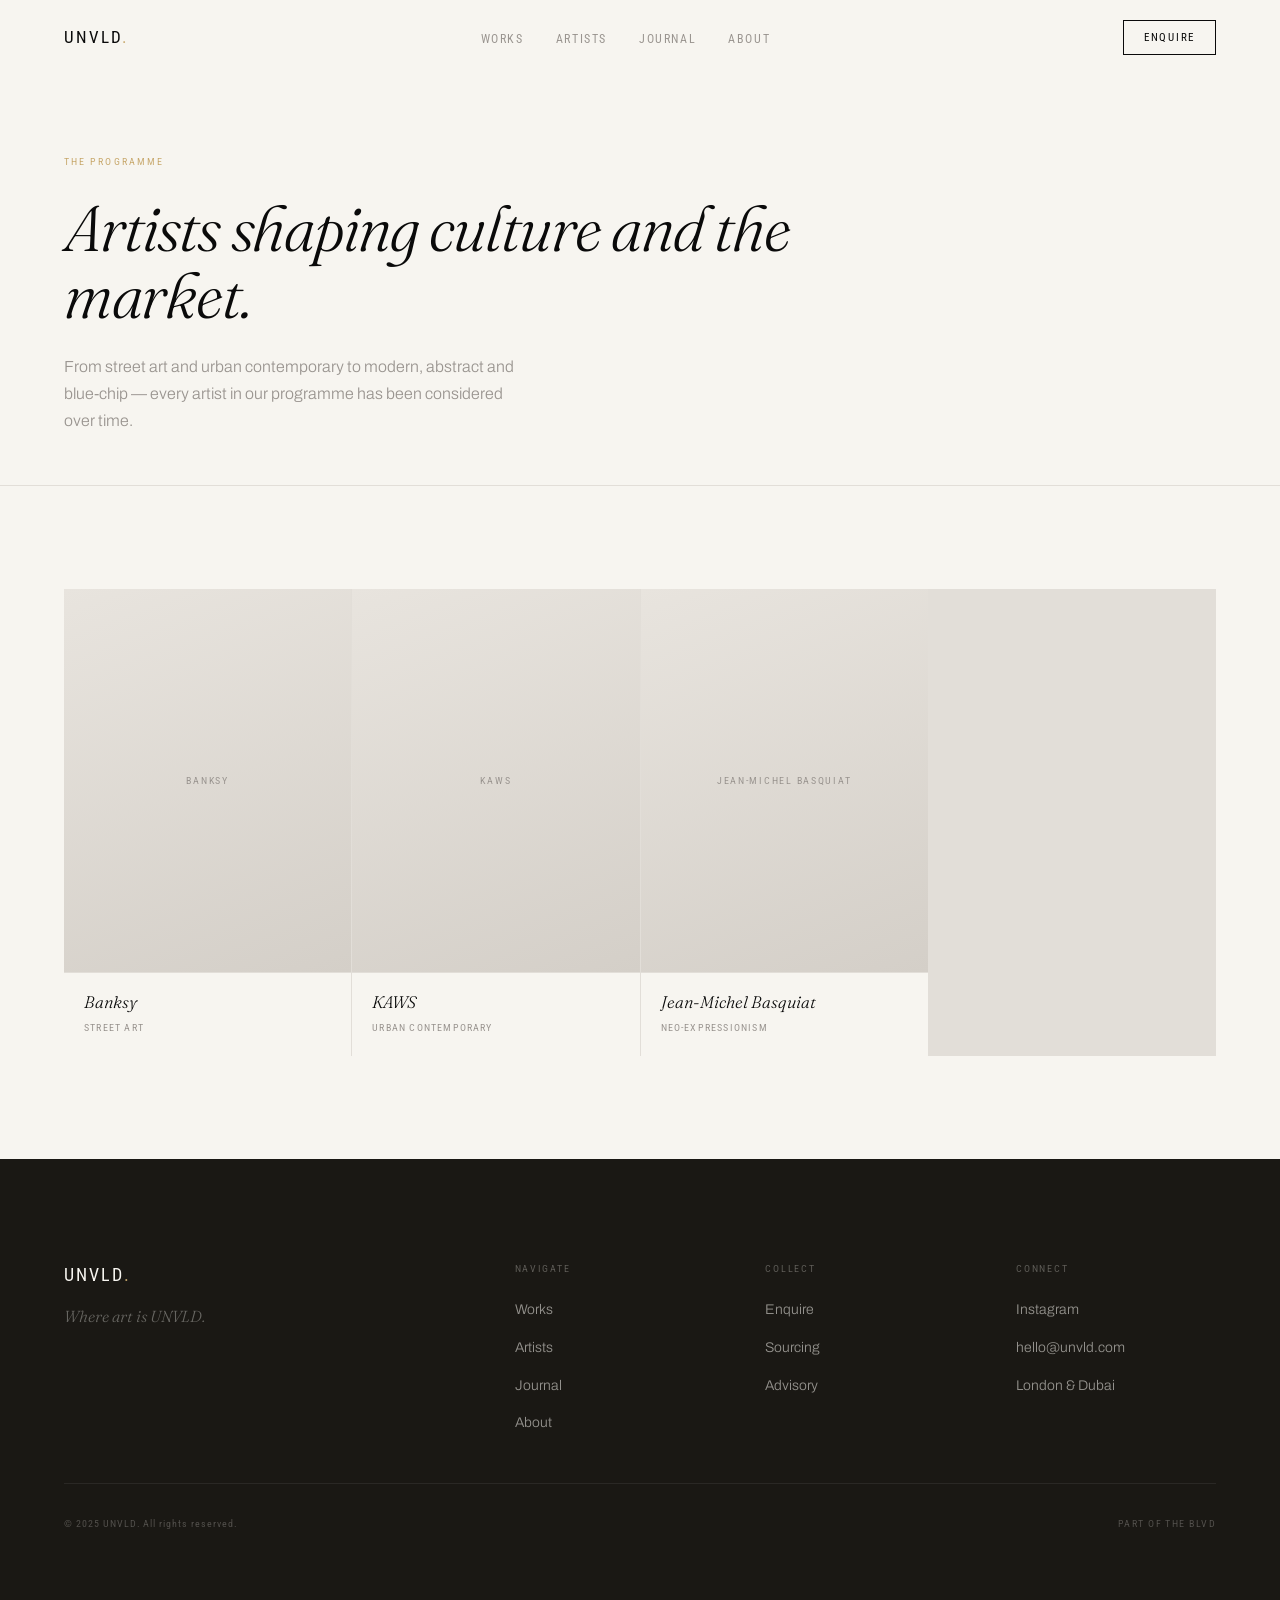
==== artists.html @ 247469cd "Add files via upload" ====
<!DOCTYPE html>
<html lang="en">
<head>
  <meta charset="UTF-8">
  <meta name="viewport" content="width=device-width, initial-scale=1.0">
  <title>Artists — UNVLD.</title>
  <meta name="description" content="Artists shaping culture and the market. From street art and urban contemporary to modern, abstract and blue-chip.">
  <link rel="stylesheet" href="/css/main.css">
</head>
<body>

<section class="page-hero">
  <div class="wrap">
    <p class="page-hero__label">The Programme</p>
    <h1 class="page-hero__title">Artists shaping culture and the market.</h1>
    <p class="page-hero__sub">From street art and urban contemporary to modern, abstract and blue-chip &mdash; every artist in our programme has been considered over time.</p>
  </div>
</section>

<section class="section">
  <div class="wrap">
    <div class="artists-grid" id="artists-grid"></div>
  </div>
</section>

<script src="/js/chrome.js"></script>
<script src="/js/main.js"></script>
<script>
document.addEventListener('DOMContentLoaded', async () => {
  const data = await loadContent();
  const artists = data.artists || [];
  const grid = document.getElementById('artists-grid');

  if (!artists.length) {
    grid.innerHTML = '<div class="empty"><p class="empty__label">No artists yet</p><p class="empty__text">Artists will appear here once added via the CMS.</p></div>';
    return;
  }

  grid.innerHTML = artists.map(a => `
    <div class="artist-card reveal" onclick='openModal(artistModalHTML(${JSON.stringify(a)}))'>
      <div class="artist-card__image">
        ${a.image ? `<img src="${a.image}" alt="${a.name}" loading="lazy">` : `<div class="artist-card__placeholder"><span>${a.name}</span></div>`}
      </div>
      <div class="artist-card__meta">
        <p class="artist-card__name">${a.name}</p>
        <p class="artist-card__discipline">${a.discipline}</p>
      </div>
    </div>`).join('');

  initReveals();
});
</script>
</body>
</html>
---- css/main.css ----
@import url('https://fonts.googleapis.com/css2?family=Archivo:ital,wght@0,300;0,400;0,500;1,300&family=Fraunces:ital,opsz,wght@0,9..144,300;1,9..144,300;1,9..144,400&family=Roboto+Condensed:wght@300;400&display=swap');

/* ── TOKENS ─────────────────────────────────────────── */
:root {
  --ink:    #0A0A0A;
  --paper:  #F7F5F0;
  --white:  #FFFFFF;
  --mid:    #9A9590;
  --rule:   #E2DED8;
  --gold:   #C8A96E;
  --deep:   #1A1814;

  --f-display: 'Fraunces', Georgia, serif;
  --f-body:    'Archivo', sans-serif;
  --f-ui:      'Roboto Condensed', sans-serif;

  --max: 1440px;
  --gap: clamp(1.5rem, 5vw, 5rem);
}

/* ── RESET ──────────────────────────────────────────── */
*, *::before, *::after { box-sizing: border-box; margin: 0; padding: 0; }
html { font-size: 16px; -webkit-font-smoothing: antialiased; scroll-behavior: smooth; }
body { font-family: var(--f-body); background: var(--paper); color: var(--ink); line-height: 1.6; overflow-x: hidden; }
img { display: block; max-width: 100%; height: auto; }
a { color: inherit; text-decoration: none; }
ul { list-style: none; }
button { cursor: pointer; background: none; border: none; font: inherit; color: inherit; }
input, textarea, select { font: inherit; }

/* ── LAYOUT ─────────────────────────────────────────── */
.wrap { width: 100%; max-width: var(--max); margin-inline: auto; padding-inline: var(--gap); }
.section { padding-block: clamp(4rem, 8vw, 8rem); }

/* ── NAV ────────────────────────────────────────────── */
.nav {
  position: fixed; top: 0; inset-inline: 0; z-index: 100;
  padding-block: 1.25rem;
  transition: background 0.3s, backdrop-filter 0.3s, border-color 0.3s;
  border-bottom: 1px solid transparent;
}
.nav.scrolled {
  background: rgba(247,245,240,0.95);
  backdrop-filter: blur(12px);
  border-color: var(--rule);
}
.nav__inner { display: flex; align-items: center; justify-content: space-between; }
.nav__logo { font-family: var(--f-ui); font-size: 1.05rem; letter-spacing: 0.12em; }
.nav__logo em { color: var(--gold); font-style: normal; }
.nav__links { display: flex; gap: 2rem; align-items: center; }
.nav__link { font-family: var(--f-ui); font-size: 0.72rem; letter-spacing: 0.14em; text-transform: uppercase; color: var(--mid); transition: color 0.2s; }
.nav__link:hover, .nav__link.active { color: var(--ink); }
.nav__cta { font-family: var(--f-ui); font-size: 0.68rem; letter-spacing: 0.16em; text-transform: uppercase; padding: 0.5rem 1.25rem; border: 1px solid var(--ink); transition: background 0.2s, color 0.2s; }
.nav__cta:hover { background: var(--ink); color: var(--paper); }
.nav__burger { display: none; flex-direction: column; gap: 5px; width: 24px; padding: 2px 0; }
.nav__burger span { display: block; height: 1px; background: var(--ink); transition: 0.3s; }

/* ── MOBILE NAV ─────────────────────────────────────── */
.mobile-nav {
  display: none; position: fixed; inset: 0; z-index: 99;
  background: var(--paper); flex-direction: column;
  justify-content: center; padding: var(--gap);
}
.mobile-nav.open { display: flex; }
.mobile-nav__close { position: absolute; top: 1.5rem; right: var(--gap); font-size: 1.25rem; color: var(--mid); }
.mobile-nav__links { display: flex; flex-direction: column; gap: 1.5rem; }
.mobile-nav__link { font-family: var(--f-display); font-style: italic; font-size: clamp(2.5rem, 8vw, 4rem); line-height: 1.1; transition: color 0.2s; }
.mobile-nav__link:hover { color: var(--gold); }

/* ── BUTTONS ────────────────────────────────────────── */
.btn { display: inline-flex; align-items: center; gap: 0.5rem; font-family: var(--f-ui); font-size: 0.68rem; letter-spacing: 0.18em; text-transform: uppercase; padding: 0.85rem 2rem; transition: 0.2s; }
.btn-primary { background: var(--ink); color: var(--paper); border: 1px solid var(--ink); }
.btn-primary:hover { background: var(--deep); }
.btn-outline { background: transparent; color: var(--ink); border: 1px solid var(--rule); }
.btn-outline:hover { border-color: var(--ink); }
.btn-ghost { background: transparent; color: var(--mid); border: none; padding-inline: 0; font-size: 0.68rem; }
.btn-ghost:hover { color: var(--ink); }

/* ── HERO ───────────────────────────────────────────── */
.hero { min-height: 100svh; display: grid; grid-template-columns: 1fr 1fr; }
.hero__text { display: flex; flex-direction: column; justify-content: flex-end; padding: 8rem var(--gap) clamp(3rem,6vw,6rem); }
.hero__eyebrow { font-family: var(--f-ui); font-size: 0.65rem; letter-spacing: 0.2em; text-transform: uppercase; color: var(--gold); margin-bottom: 1.5rem; }
.hero__headline { font-family: var(--f-display); font-style: italic; font-weight: 300; font-size: clamp(3rem, 5.5vw, 6.5rem); line-height: 1.0; letter-spacing: -0.02em; margin-bottom: 2rem; }
.hero__sub { font-weight: 300; font-size: clamp(0.9rem, 1.1vw, 1.05rem); color: var(--mid); max-width: 40ch; line-height: 1.7; margin-bottom: 3rem; }
.hero__actions { display: flex; gap: 1rem; flex-wrap: wrap; align-items: center; }
.hero__image { overflow: hidden; background: var(--rule); position: relative; }
.hero__image img { width: 100%; height: 100%; object-fit: cover; }
.hero__image-placeholder { width: 100%; height: 100%; display: flex; align-items: center; justify-content: center; background: linear-gradient(160deg, #e8e4de 0%, #d4cfc8 100%); }
.hero__image-placeholder span { font-family: var(--f-ui); font-size: 0.62rem; letter-spacing: 0.2em; text-transform: uppercase; color: var(--mid); }

/* ── BAND ───────────────────────────────────────────── */
.band { background: var(--ink); color: var(--paper); padding-block: clamp(4rem,8vw,8rem); }
.band__inner { display: grid; grid-template-columns: 1fr 1fr; gap: clamp(2rem,5vw,5rem); align-items: start; }
.band__headline { font-family: var(--f-display); font-style: italic; font-weight: 300; font-size: clamp(2rem, 3.5vw, 4rem); line-height: 1.1; }
.band__headline em { color: var(--gold); font-style: normal; }
.band__body { font-weight: 300; font-size: 1rem; line-height: 1.75; color: rgba(247,245,240,0.65); max-width: 52ch; padding-top: 0.5rem; }

/* ── SECTION HEADER ─────────────────────────────────── */
.section-head { display: flex; justify-content: space-between; align-items: baseline; padding-bottom: 2rem; border-bottom: 1px solid var(--rule); margin-bottom: 0; }
.section-head__title { font-family: var(--f-display); font-style: italic; font-weight: 300; font-size: clamp(1.75rem, 2.5vw, 2.75rem); }

/* ── PAGE HERO ──────────────────────────────────────── */
.page-hero { padding-top: clamp(7rem,12vw,10rem); padding-bottom: clamp(2rem,4vw,4rem); border-bottom: 1px solid var(--rule); }
.page-hero__label { font-family: var(--f-ui); font-size: 0.65rem; letter-spacing: 0.2em; text-transform: uppercase; color: var(--gold); margin-bottom: 1.5rem; }
.page-hero__title { font-family: var(--f-display); font-style: italic; font-weight: 300; font-size: clamp(2.5rem, 5vw, 5rem); line-height: 1.05; letter-spacing: -0.02em; max-width: 20ch; margin-bottom: 1.5rem; }
.page-hero__sub { font-weight: 300; font-size: 1rem; color: var(--mid); max-width: 52ch; line-height: 1.7; }

/* ── FILTERS ────────────────────────────────────────── */
.filters { display: flex; gap: 0.5rem; flex-wrap: wrap; padding-block: 1.5rem; border-bottom: 1px solid var(--rule); }
.filter-btn { font-family: var(--f-ui); font-size: 0.65rem; letter-spacing: 0.14em; text-transform: uppercase; padding: 0.45rem 1rem; border: 1px solid var(--rule); color: var(--mid); background: transparent; transition: 0.2s; }
.filter-btn:hover { border-color: var(--mid); color: var(--ink); }
.filter-btn.active { border-color: var(--ink); background: var(--ink); color: var(--paper); }

/* ── WORKS GRID ─────────────────────────────────────── */
.works-grid { display: grid; grid-template-columns: repeat(3, 1fr); gap: 1px; background: var(--rule); }
.work-card { background: var(--paper); cursor: pointer; position: relative; }
.work-card__image { aspect-ratio: 4/5; overflow: hidden; background: var(--rule); }
.work-card__image img { width: 100%; height: 100%; object-fit: cover; transition: transform 0.6s cubic-bezier(.25,.46,.45,.94); }
.work-card:hover .work-card__image img { transform: scale(1.04); }
.work-card__placeholder { width: 100%; height: 100%; display: flex; align-items: center; justify-content: center; background: linear-gradient(160deg,#e8e4de,#d4cfc8); }
.work-card__placeholder span { font-family: var(--f-ui); font-size: 0.6rem; letter-spacing: 0.18em; text-transform: uppercase; color: var(--mid); }
.work-card__meta { padding: 1.25rem 1.5rem 1.5rem; border-top: 1px solid var(--rule); }
.work-card__artist { font-family: var(--f-ui); font-size: 0.62rem; letter-spacing: 0.16em; text-transform: uppercase; color: var(--mid); margin-bottom: 0.4rem; }
.work-card__title { font-family: var(--f-display); font-style: italic; font-weight: 300; font-size: 1.1rem; line-height: 1.25; margin-bottom: 0.5rem; }
.work-card__foot { display: flex; justify-content: space-between; align-items: baseline; }
.work-card__year { font-family: var(--f-ui); font-size: 0.62rem; color: var(--mid); }
.work-card__cat { font-family: var(--f-ui); font-size: 0.62rem; text-transform: uppercase; color: var(--gold); }
.work-card__overlay { position: absolute; inset: 0; background: rgba(10,10,10,0.82); display: flex; align-items: center; justify-content: center; opacity: 0; transition: opacity 0.3s; }
.work-card:hover .work-card__overlay { opacity: 1; }
.work-card__overlay span { font-family: var(--f-ui); font-size: 0.65rem; letter-spacing: 0.18em; text-transform: uppercase; color: var(--paper); }

/* ── ARTISTS GRID ───────────────────────────────────── */
.artists-grid { display: grid; grid-template-columns: repeat(4, 1fr); gap: 1px; background: var(--rule); }
.artist-card { background: var(--paper); cursor: pointer; }
.artist-card__image { aspect-ratio: 3/4; overflow: hidden; background: var(--rule); }
.artist-card__image img { width: 100%; height: 100%; object-fit: cover; transition: transform 0.6s cubic-bezier(.25,.46,.45,.94); filter: grayscale(20%); }
.artist-card:hover .artist-card__image img { transform: scale(1.04); filter: grayscale(0%); }
.artist-card__placeholder { width: 100%; height: 100%; background: linear-gradient(160deg,#e8e4de,#d4cfc8); display: flex; align-items: center; justify-content: center; }
.artist-card__placeholder span { font-family: var(--f-ui); font-size: 0.6rem; letter-spacing: 0.18em; text-transform: uppercase; color: var(--mid); }
.artist-card__meta { padding: 1rem 1.25rem 1.25rem; border-top: 1px solid var(--rule); }
.artist-card__name { font-family: var(--f-display); font-style: italic; font-weight: 300; font-size: 1.05rem; margin-bottom: 0.3rem; }
.artist-card__discipline { font-family: var(--f-ui); font-size: 0.62rem; letter-spacing: 0.12em; text-transform: uppercase; color: var(--mid); }

/* ── JOURNAL GRID ───────────────────────────────────── */
.journal-grid { display: grid; grid-template-columns: repeat(3, 1fr); gap: 1px; background: var(--rule); }
.journal-card { background: var(--paper); cursor: pointer; display: block; }
.journal-card__image { aspect-ratio: 16/9; overflow: hidden; background: var(--rule); }
.journal-card__image img { width: 100%; height: 100%; object-fit: cover; transition: transform 0.6s cubic-bezier(.25,.46,.45,.94); }
.journal-card:hover .journal-card__image img { transform: scale(1.04); }
.journal-card__placeholder { width: 100%; height: 100%; background: linear-gradient(160deg,#e8e4de,#d4cfc8); display: flex; align-items: center; justify-content: center; }
.journal-card__placeholder span { font-family: var(--f-ui); font-size: 0.6rem; letter-spacing: 0.18em; text-transform: uppercase; color: var(--mid); }
.journal-card__body { padding: 1.5rem; border-top: 1px solid var(--rule); }
.journal-card__cat { font-family: var(--f-ui); font-size: 0.62rem; letter-spacing: 0.16em; text-transform: uppercase; color: var(--gold); margin-bottom: 0.75rem; }
.journal-card__title { font-family: var(--f-display); font-style: italic; font-weight: 300; font-size: 1.25rem; line-height: 1.2; margin-bottom: 0.75rem; }
.journal-card__date { font-family: var(--f-ui); font-size: 0.62rem; color: var(--mid); }

/* ── MODAL ──────────────────────────────────────────── */
.modal-backdrop {
  position: fixed; inset: 0; z-index: 200;
  background: rgba(10,10,10,0.85);
  display: flex; align-items: center; justify-content: center;
  padding: 1.5rem;
  opacity: 0; pointer-events: none;
  transition: opacity 0.3s;
}
.modal-backdrop.open { opacity: 1; pointer-events: all; }
.modal {
  background: var(--paper);
  max-width: 960px; width: 100%;
  max-height: 90svh;
  overflow-y: auto;
  position: relative;
  transform: translateY(16px);
  transition: transform 0.3s;
}
.modal-backdrop.open .modal { transform: none; }
.modal__close {
  position: sticky; top: 0; float: right;
  background: var(--paper);
  width: 48px; height: 48px;
  display: flex; align-items: center; justify-content: center;
  font-size: 1rem; color: var(--mid);
  border-left: 1px solid var(--rule);
  border-bottom: 1px solid var(--rule);
  z-index: 2;
  transition: color 0.2s;
}
.modal__close:hover { color: var(--ink); }

/* Work modal */
.work-modal__inner { display: grid; grid-template-columns: 1fr 1fr; }
.work-modal__image { aspect-ratio: 4/5; overflow: hidden; background: var(--rule); }
.work-modal__image img { width: 100%; height: 100%; object-fit: contain; padding: 2rem; }
.work-modal__image-placeholder { width: 100%; height: 100%; background: linear-gradient(160deg,#e8e4de,#d4cfc8); display: flex; align-items: center; justify-content: center; }
.work-modal__info { padding: 2.5rem 2rem; display: flex; flex-direction: column; }
.work-modal__artist { font-family: var(--f-ui); font-size: 0.65rem; letter-spacing: 0.18em; text-transform: uppercase; color: var(--gold); margin-bottom: 1rem; }
.work-modal__title { font-family: var(--f-display); font-style: italic; font-weight: 300; font-size: clamp(1.75rem, 2.5vw, 2.75rem); line-height: 1.05; margin-bottom: 2rem; }
.work-modal__specs { display: grid; grid-template-columns: 1fr 1fr; gap: 1.25rem 2rem; padding: 1.5rem 0; border-top: 1px solid var(--rule); border-bottom: 1px solid var(--rule); margin-bottom: 1.75rem; }
.spec__key { font-family: var(--f-ui); font-size: 0.6rem; letter-spacing: 0.16em; text-transform: uppercase; color: var(--mid); margin-bottom: 0.25rem; }
.spec__val { font-weight: 300; font-size: 0.9rem; }
.work-modal__desc { font-weight: 300; font-size: 0.9rem; line-height: 1.75; color: var(--mid); margin-bottom: 2rem; flex: 1; }

/* Artist modal */
.artist-modal__inner { display: grid; grid-template-columns: 1fr 2fr; }
.artist-modal__image { aspect-ratio: 3/4; overflow: hidden; background: var(--rule); }
.artist-modal__image img { width: 100%; height: 100%; object-fit: cover; }
.artist-modal__image-placeholder { width: 100%; height: 100%; background: linear-gradient(160deg,#e8e4de,#d4cfc8); }
.artist-modal__info { padding: 2.5rem 2rem; display: flex; flex-direction: column; justify-content: flex-end; }
.artist-modal__discipline { font-family: var(--f-ui); font-size: 0.65rem; letter-spacing: 0.2em; text-transform: uppercase; color: var(--gold); margin-bottom: 1rem; }
.artist-modal__name { font-family: var(--f-display); font-style: italic; font-weight: 300; font-size: clamp(2.5rem, 4vw, 4.5rem); line-height: 1.0; letter-spacing: -0.02em; margin-bottom: 2rem; }
.artist-modal__bio { font-weight: 300; font-size: 1rem; line-height: 1.75; color: var(--mid); max-width: 52ch; }

/* Journal modal */
.journal-modal__image { aspect-ratio: 16/6; overflow: hidden; background: var(--rule); }
.journal-modal__image img { width: 100%; height: 100%; object-fit: cover; }
.journal-modal__image-placeholder { width: 100%; height: 100%; background: linear-gradient(160deg,#e8e4de,#d4cfc8); }
.journal-modal__body { padding: 2.5rem clamp(1.5rem,4vw,4rem); }
.journal-modal__cat { font-family: var(--f-ui); font-size: 0.65rem; letter-spacing: 0.2em; text-transform: uppercase; color: var(--gold); margin-bottom: 1.25rem; }
.journal-modal__title { font-family: var(--f-display); font-style: italic; font-weight: 300; font-size: clamp(2rem, 4vw, 4rem); line-height: 1.05; letter-spacing: -0.02em; margin-bottom: 1.5rem; max-width: 22ch; }
.journal-modal__meta { display: flex; gap: 2rem; margin-bottom: 2.5rem; padding-bottom: 2.5rem; border-bottom: 1px solid var(--rule); }
.journal-modal__meta span { font-family: var(--f-ui); font-size: 0.62rem; letter-spacing: 0.12em; color: var(--mid); text-transform: uppercase; }
.journal-modal__content { font-weight: 300; font-size: 1.05rem; line-height: 1.8; color: var(--ink); max-width: 65ch; }
.journal-modal__content p { margin-bottom: 1.5rem; }
.journal-modal__content h2 { font-family: var(--f-display); font-style: italic; font-weight: 300; font-size: 1.75rem; margin-top: 2.5rem; margin-bottom: 1rem; }

/* ── PILLARS ────────────────────────────────────────── */
.pillars { display: grid; grid-template-columns: repeat(3,1fr); border-top: 1px solid var(--rule); }
.pillar { padding: 3rem 2.5rem 3rem 0; border-right: 1px solid var(--rule); }
.pillar:last-child { border-right: none; padding-right: 0; }
.pillar:not(:first-child) { padding-left: 2.5rem; }
.pillar__num { font-family: var(--f-ui); font-size: 0.62rem; letter-spacing: 0.2em; color: var(--gold); margin-bottom: 2rem; }
.pillar__head { font-family: var(--f-display); font-style: italic; font-weight: 300; font-size: 2rem; line-height: 1.1; margin-bottom: 0.75rem; }
.pillar__tag { font-weight: 500; font-size: 0.85rem; margin-bottom: 0.75rem; }
.pillar__body { font-weight: 300; font-size: 0.9rem; line-height: 1.75; color: var(--mid); }

/* ── CONTACT FORM ───────────────────────────────────── */
.form { display: grid; gap: 2rem; }
.form-row { display: grid; grid-template-columns: 1fr 1fr; gap: 2rem; }
.form-group { display: flex; flex-direction: column; gap: 0.5rem; }
.form-label { font-family: var(--f-ui); font-size: 0.62rem; letter-spacing: 0.18em; text-transform: uppercase; color: var(--mid); }
.form-input, .form-select, .form-textarea { background: transparent; border: none; border-bottom: 1px solid var(--rule); padding: 0.75rem 0; font-weight: 300; font-size: 1rem; color: var(--ink); outline: none; transition: border-color 0.2s; width: 100%; }
.form-input:focus, .form-select:focus, .form-textarea:focus { border-color: var(--ink); }
.form-textarea { resize: vertical; min-height: 120px; }
.form-select { appearance: none; cursor: pointer; }

/* ── FOOTER ─────────────────────────────────────────── */
.footer { background: var(--deep); color: var(--paper); padding-block: clamp(4rem,8vw,8rem); }
.footer__grid { display: grid; grid-template-columns: 2fr 1fr 1fr 1fr; gap: clamp(2rem,4vw,4rem); padding-bottom: 3rem; border-bottom: 1px solid rgba(255,255,255,0.07); margin-bottom: 2rem; }
.footer__logo { font-family: var(--f-ui); font-size: 1.1rem; letter-spacing: 0.12em; display: block; margin-bottom: 1rem; }
.footer__logo em { color: var(--gold); font-style: normal; }
.footer__tagline { font-family: var(--f-display); font-style: italic; font-weight: 300; font-size: 1rem; color: rgba(247,245,240,0.35); line-height: 1.4; }
.footer__col-head { font-family: var(--f-ui); font-size: 0.6rem; letter-spacing: 0.18em; text-transform: uppercase; color: rgba(247,245,240,0.3); margin-bottom: 1.25rem; }
.footer__links { display: flex; flex-direction: column; gap: 0.75rem; }
.footer__link { font-weight: 300; font-size: 0.875rem; color: rgba(247,245,240,0.55); transition: color 0.2s; }
.footer__link:hover { color: var(--paper); }
.footer__bottom { display: flex; justify-content: space-between; align-items: center; flex-wrap: wrap; gap: 1rem; }
.footer__copy { font-family: var(--f-ui); font-size: 0.6rem; letter-spacing: 0.1em; color: rgba(247,245,240,0.25); }
.footer__blvd { font-family: var(--f-ui); font-size: 0.6rem; letter-spacing: 0.15em; text-transform: uppercase; color: rgba(247,245,240,0.25); transition: color 0.2s; }
.footer__blvd:hover { color: var(--gold); }

/* ── EMPTY STATE ────────────────────────────────────── */
.empty { padding: 6rem 0; text-align: center; }
.empty__label { font-family: var(--f-ui); font-size: 0.65rem; letter-spacing: 0.18em; text-transform: uppercase; color: var(--mid); margin-bottom: 0.75rem; }
.empty__text { font-weight: 300; font-size: 0.9rem; color: var(--mid); }

/* ── 404 ────────────────────────────────────────────── */
.error-page { min-height: 100svh; display: flex; flex-direction: column; justify-content: center; padding-block: 8rem; }
.error-page__code { font-family: var(--f-display); font-style: italic; font-weight: 300; font-size: clamp(8rem,20vw,18rem); line-height: 0.85; letter-spacing: -0.04em; color: var(--rule); margin-bottom: 2rem; }
.error-page__title { font-family: var(--f-display); font-style: italic; font-weight: 300; font-size: clamp(2rem,4vw,4rem); margin-bottom: 1rem; }
.error-page__body { font-weight: 300; font-size: 1rem; color: var(--mid); max-width: 42ch; line-height: 1.7; margin-bottom: 2.5rem; }

/* ── REVEAL ─────────────────────────────────────────── */
.reveal { opacity: 0; transform: translateY(16px); transition: opacity 0.5s ease, transform 0.5s ease; }
.reveal.in { opacity: 1; transform: none; }

/* ── RESPONSIVE ─────────────────────────────────────── */
@media (max-width: 1100px) {
  .works-grid { grid-template-columns: repeat(2,1fr); }
  .artists-grid { grid-template-columns: repeat(3,1fr); }
  .footer__grid { grid-template-columns: 1fr 1fr; }
}
@media (max-width: 900px) {
  .hero { grid-template-columns: 1fr; }
  .hero__text { min-height: 100svh; }
  .hero__image { display: none; }
  .band__inner { grid-template-columns: 1fr; }
  .journal-grid { grid-template-columns: repeat(2,1fr); }
  .pillars { grid-template-columns: 1fr; }
  .pillar { border-right: none; border-bottom: 1px solid var(--rule); padding: 2.5rem 0; }
  .pillar:last-child { border-bottom: none; }
  .pillar:not(:first-child) { padding-left: 0; }
  .work-modal__inner { grid-template-columns: 1fr; }
  .work-modal__image { aspect-ratio: 4/3; }
  .artist-modal__inner { grid-template-columns: 1fr; }
  .artist-modal__image { aspect-ratio: 3/2; max-height: 50vw; }
}
@media (max-width: 700px) {
  .nav__links, .nav__cta { display: none; }
  .nav__burger { display: flex; }
  .works-grid { grid-template-columns: 1fr; }
  .artists-grid { grid-template-columns: repeat(2,1fr); }
  .journal-grid { grid-template-columns: 1fr; }
  .footer__grid { grid-template-columns: 1fr; }
  .form-row { grid-template-columns: 1fr; }
  .work-modal__specs { grid-template-columns: 1fr; }
}
@media (prefers-reduced-motion: reduce) {
  *, *::before, *::after { transition-duration: 0.01ms !important; }
}
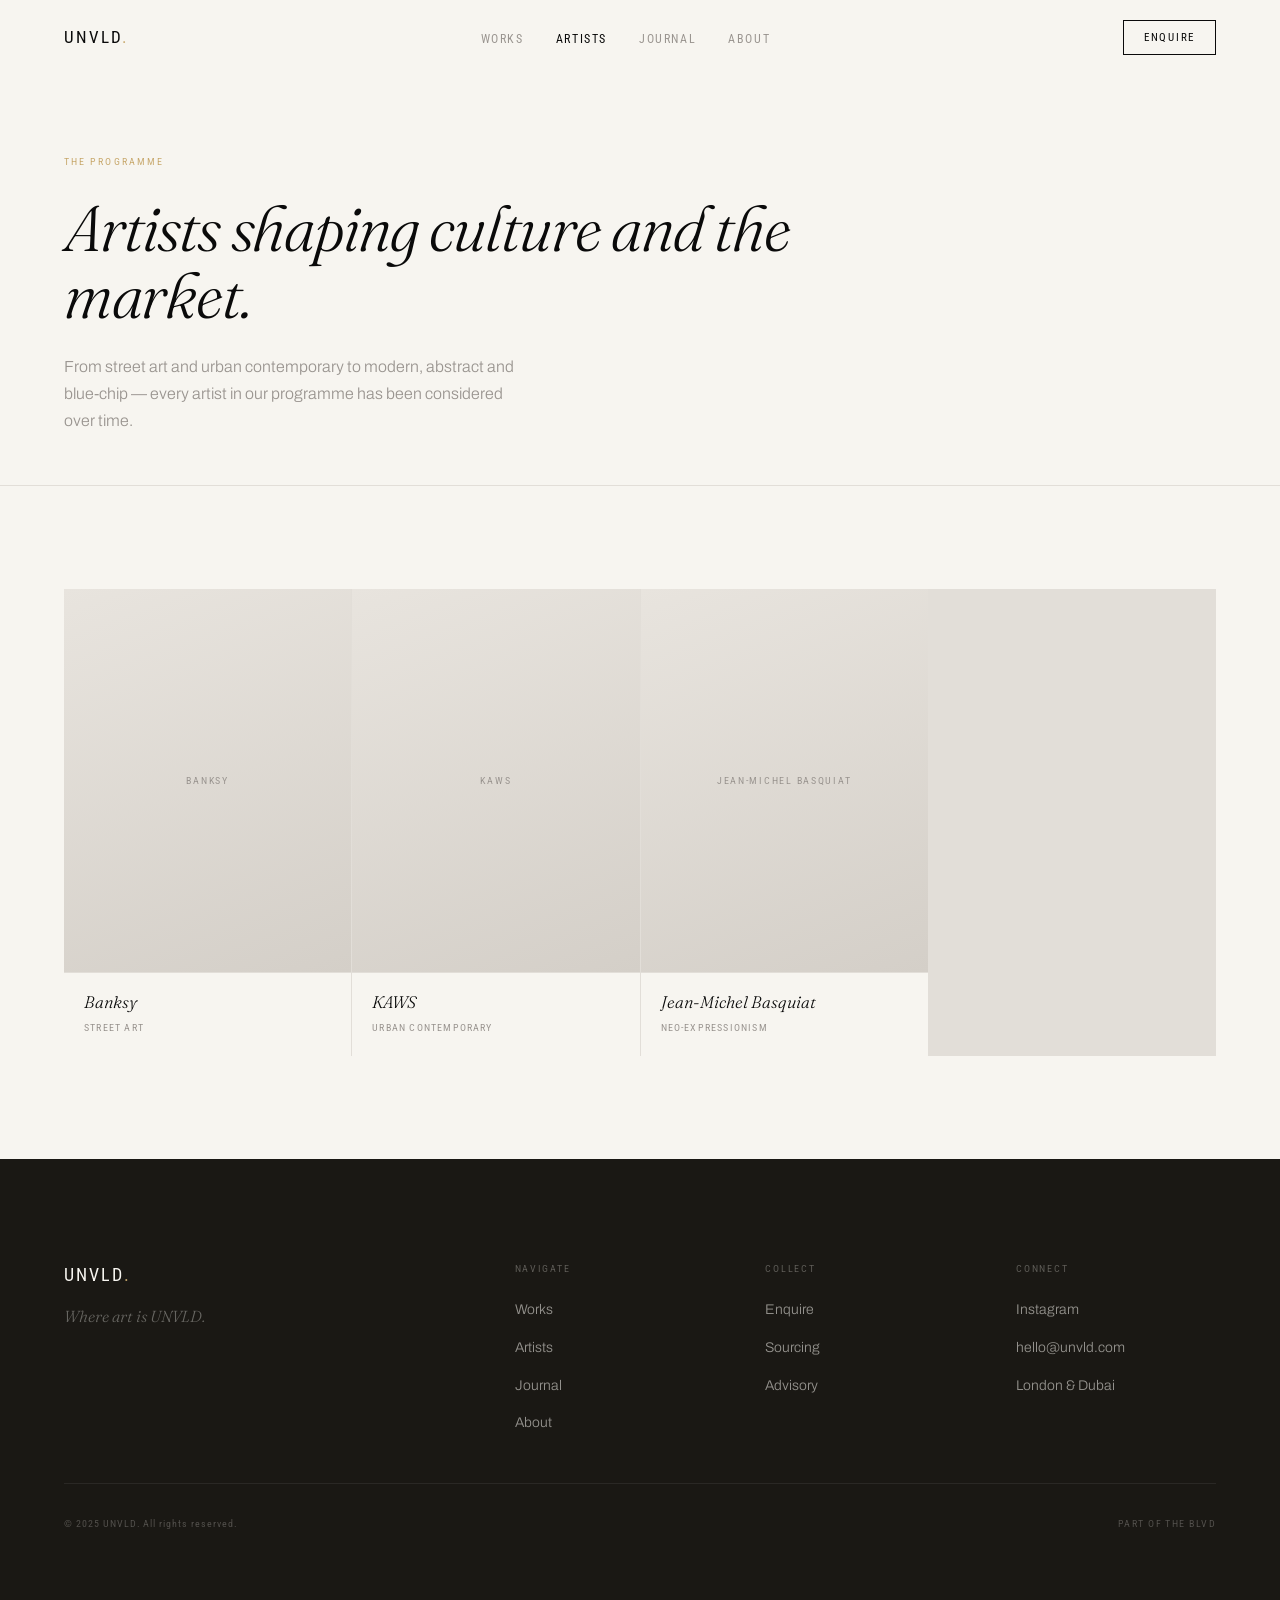
==== commit 27de7023: "Add files via upload" ====
--- a/artists.html
+++ b/artists.html
@@ -4,7 +4,7 @@
   <meta charset="UTF-8">
   <meta name="viewport" content="width=device-width, initial-scale=1.0">
   <title>Artists — UNVLD.</title>
-  <meta name="description" content="Artists shaping culture and the market. From street art and urban contemporary to modern, abstract and blue-chip.">
+  <meta name="description" content="Artists shaping culture and the market.">
   <link rel="stylesheet" href="/css/main.css">
 </head>
 <body>
@@ -31,22 +31,14 @@
   const artists = data.artists || [];
   const grid = document.getElementById('artists-grid');
 
+  // Pre-populate works store so artist modal can show works
+  (data.works || []).forEach((w, i) => { _store.works[i] = w; });
+
   if (!artists.length) {
-    grid.innerHTML = '<div class="empty"><p class="empty__label">No artists yet</p><p class="empty__text">Artists will appear here once added via the CMS.</p></div>';
+    grid.innerHTML = '<div class="empty"><p class="empty__label">No artists yet</p></div>';
     return;
   }
-
-  grid.innerHTML = artists.map(a => `
-    <div class="artist-card reveal" onclick='openModal(artistModalHTML(${JSON.stringify(a)}))'>
-      <div class="artist-card__image">
-        ${a.image ? `<img src="${a.image}" alt="${a.name}" loading="lazy">` : `<div class="artist-card__placeholder"><span>${a.name}</span></div>`}
-      </div>
-      <div class="artist-card__meta">
-        <p class="artist-card__name">${a.name}</p>
-        <p class="artist-card__discipline">${a.discipline}</p>
-      </div>
-    </div>`).join('');
-
+  grid.innerHTML = artists.map((a, i) => artistCard(a, i)).join('');
   initReveals();
 });
 </script>
--- a/css/main.css
+++ b/css/main.css
@@ -307,3 +307,163 @@
 @media (prefers-reduced-motion: reduce) {
   *, *::before, *::after { transition-duration: 0.01ms !important; }
 }
+
+/* ── ARTIST MODAL WORKS ─────────────────────────────── */
+.artist-modal__works {
+  border-top: 1px solid var(--rule);
+  padding: 2rem;
+}
+.artist-modal__works-heading {
+  font-family: var(--f-ui);
+  font-size: 0.65rem;
+  letter-spacing: 0.18em;
+  text-transform: uppercase;
+  color: var(--mid);
+  margin-bottom: 1.5rem;
+}
+.artist-modal__works-grid {
+  display: grid;
+  grid-template-columns: repeat(3, 1fr);
+  gap: 1px;
+  background: var(--rule);
+}
+.artist-modal__work-card {
+  background: var(--paper);
+  cursor: pointer;
+  padding-bottom: 1rem;
+}
+.artist-modal__work-card:hover .artist-modal__work-image img { transform: scale(1.04); }
+.artist-modal__work-image {
+  aspect-ratio: 4/5;
+  overflow: hidden;
+  background: var(--rule);
+}
+.artist-modal__work-image img {
+  width: 100%; height: 100%;
+  object-fit: cover;
+  transition: transform 0.4s ease;
+}
+.artist-modal__work-card .work-card__placeholder {
+  width: 100%; height: 100%;
+  display: flex; align-items: center; justify-content: center;
+  background: linear-gradient(160deg,#e8e4de,#d4cfc8);
+}
+.artist-modal__work-card .work-card__artist { padding-inline: 1rem; }
+.artist-modal__work-card .work-card__year { padding-inline: 1rem; font-family: var(--f-ui); font-size: 0.62rem; color: var(--mid); }
+@media (max-width: 600px) {
+  .artist-modal__works-grid { grid-template-columns: repeat(2, 1fr); }
+}
+
+/* ── ARTIST PANEL ───────────────────────────────────── */
+.artist-panel {
+  position: fixed;
+  inset: 0;
+  z-index: 150;
+  background: var(--paper);
+  overflow-y: auto;
+  transform: translateX(100%);
+  transition: transform 0.4s cubic-bezier(0.25, 0.46, 0.45, 0.94);
+}
+.artist-panel.open {
+  transform: translateX(0);
+}
+.artist-panel__close {
+  position: fixed;
+  top: 1.5rem;
+  right: var(--gap);
+  z-index: 10;
+  display: flex;
+  align-items: center;
+  gap: 0.5rem;
+  font-family: var(--f-ui);
+  font-size: 0.65rem;
+  letter-spacing: 0.16em;
+  text-transform: uppercase;
+  color: var(--mid);
+  transition: color 0.2s;
+}
+.artist-panel__close:hover { color: var(--ink); }
+.artist-panel__hero {
+  display: grid;
+  grid-template-columns: 1fr 2fr;
+  min-height: 70vh;
+  border-bottom: 1px solid var(--rule);
+}
+.artist-panel__image {
+  overflow: hidden;
+  background: var(--rule);
+}
+.artist-panel__image img {
+  width: 100%; height: 100%;
+  object-fit: cover;
+}
+.artist-panel__image-placeholder {
+  width: 100%; height: 100%;
+  background: linear-gradient(160deg,#e8e4de,#d4cfc8);
+}
+.artist-panel__info {
+  display: flex;
+  flex-direction: column;
+  justify-content: flex-end;
+  padding: 8rem var(--gap) 3rem;
+}
+.artist-panel__discipline {
+  font-family: var(--f-ui);
+  font-size: 0.65rem;
+  letter-spacing: 0.2em;
+  text-transform: uppercase;
+  color: var(--gold);
+  margin-bottom: 1rem;
+}
+.artist-panel__name {
+  font-family: var(--f-display);
+  font-style: italic;
+  font-weight: 300;
+  font-size: clamp(3rem, 6vw, 7rem);
+  line-height: 1.0;
+  letter-spacing: -0.02em;
+  margin-bottom: 2rem;
+}
+.artist-panel__bio {
+  font-weight: 300;
+  font-size: 1rem;
+  line-height: 1.75;
+  color: var(--mid);
+  max-width: 56ch;
+}
+.artist-panel__works {
+  padding: clamp(3rem, 5vw, 5rem) var(--gap);
+}
+.artist-panel__works-heading {
+  font-family: var(--f-ui);
+  font-size: 0.65rem;
+  letter-spacing: 0.18em;
+  text-transform: uppercase;
+  color: var(--mid);
+  padding-bottom: 1.5rem;
+  border-bottom: 1px solid var(--rule);
+  margin-bottom: 0;
+}
+.artist-panel__works-grid {
+  display: grid;
+  grid-template-columns: repeat(3, 1fr);
+  gap: 1px;
+  background: var(--rule);
+}
+.artist-panel__empty {
+  padding: 3rem 0;
+  font-family: var(--f-ui);
+  font-size: 0.65rem;
+  letter-spacing: 0.16em;
+  text-transform: uppercase;
+  color: var(--mid);
+}
+@media (max-width: 900px) {
+  .artist-panel__hero { grid-template-columns: 1fr; min-height: auto; }
+  .artist-panel__image { aspect-ratio: 3/2; }
+  .artist-panel__info { padding-top: 3rem; }
+  .artist-panel__works-grid { grid-template-columns: repeat(2, 1fr); }
+}
+@media (max-width: 500px) {
+  .artist-panel__works-grid { grid-template-columns: 1fr; }
+}
